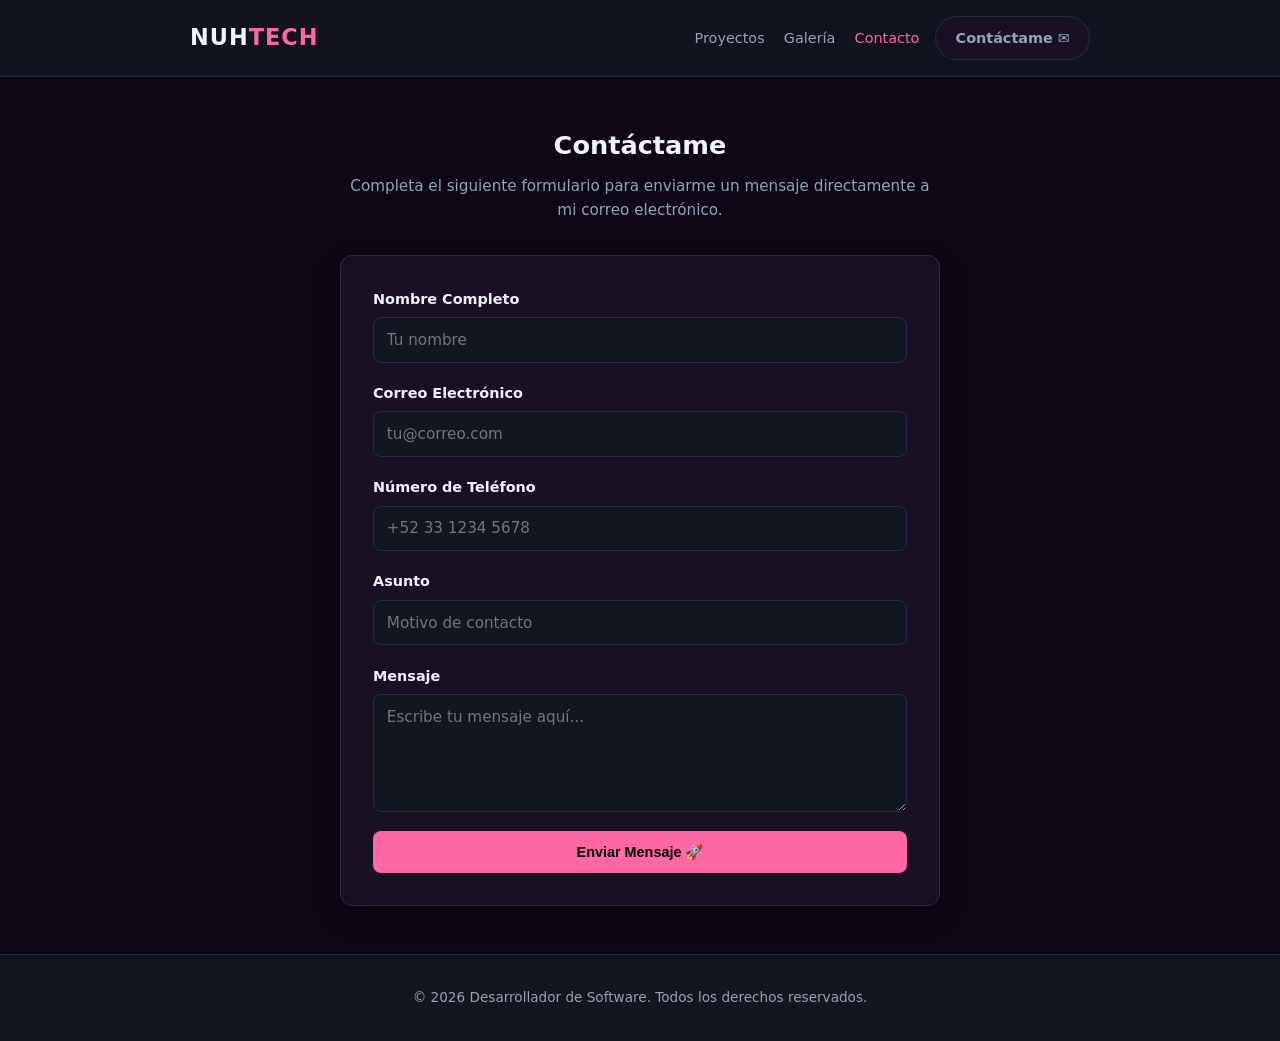
==== contacto.html @ d2e43cb2 "boton de contacto" ====
<!DOCTYPE html>
<html lang="es">
<head>
  <meta charset="UTF-8">
  <meta name="viewport" content="width=device-width, initial-scale=1.0">
  <title>Contacto | NUHTECH</title>
  <link rel="stylesheet" href="styles.css">
  <link rel="icon" type="image/png" sizes="16x16" href="docs/favicon-16x16.png">
</head>
<body>

  <!-- BARRA DE NAVEGACIÓN -->
  <header class="navbar">
    <div class="container nav-container">
      <a href="index.html" class="logo" aria-label="Inicio NUH TECH">NUH<span>TECH</span></a>
      <nav class="nav-links" aria-label="Menú de acceso rápido">
        <a href="index.html#proyectos">Proyectos</a>
        <a href="index.html#galeria">Galería</a>
        <a href="contacto.html" class="active">Contacto</a>
      </nav>
    </div>
  </header>

  <!-- CONTENIDO PRINCIPAL -->
  <main class="main-bio container">
    <section class="contact-section" aria-labelledby="titulo-contacto">
      <h1 class="section-title" id="titulo-contacto">Contáctame</h1>
      <p class="contact-subtitle">
        Completa el siguiente formulario para enviarme un mensaje directamente a mi correo electrónico.
      </p>

      <!-- Reemplaza 'YOUR_FORMSPREE_ENDPOINT' con tu URL/endpoint de Formspree -->
      <form action="https://formspree.io/f/xvkgrdjz" method="POST" class="contact-form">
        
        <div class="form-group">
          <label for="nombre">Nombre Completo</label>
          <input type="text" id="nombre" name="nombre" placeholder="Tu nombre" required>
        </div>

        <div class="form-group">
          <label for="email">Correo Electrónico</label>
          <input type="email" id="email" name="email" placeholder="tu@correo.com" required>
        </div>

        <div class="form-group">
          <label for="telefono">Número de Teléfono</label>
          <input type="tel" id="telefono" name="telefono" placeholder="+52 33 1234 5678">
        </div>

        <div class="form-group">
          <label for="asunto">Asunto</label>
          <input type="text" id="asunto" name="asunto" placeholder="Motivo de contacto" required>
        </div>

        <div class="form-group">
          <label for="mensaje">Mensaje</label>
          <textarea id="mensaje" name="mensaje" rows="5" placeholder="Escribe tu mensaje aquí..." required></textarea>
        </div>

        <button type="submit" class="btn btn-primary btn-block">Enviar Mensaje 🚀</button>
      </form>
    </section>
  </main>

  <!-- PIE DE PÁGINA -->
  <footer>
    <div class="container footer-content">
      <p>&copy; 2026 Desarrollador de Software. Todos los derechos reservados.</p>
    </div>
  </footer>

  <script src="main.js"></script>
</body>
</html>
---- styles.css ----
/* ==========================================
   1. VARIABLES Y RESET (MOBILE-FIRST)
   ========================================== */
:root {
  --bg-primary: #0f0716;
  --bg-secondary: #12161f;
  --bg-card: #1a1024;
  --accent-pink: #ff67a4;
  --accent-cyan: #ff67a4;
  --text-main: #f1f5f9;
  --text-muted: #94a3b8;
  --border-color: #232d3f;
  --success-color: #22c55e;
  --font-family: system-ui, -apple-system, BlinkMacSystemFont, 'Segoe UI', Roboto, sans-serif;
  --transition: all 0.25s ease-in-out;
}

* {
  margin: 0;
  padding: 0;
  box-sizing: border-box;
}

body {
  background-color: var(--bg-primary);
  color: var(--text-main);
  font-family: var(--font-family);
  line-height: 1.6;
}

.container {
  width: 90%;
  max-width: 900px;
  margin: 0 auto;
}

/* --- NAVBAR --- */
.navbar {
  background-color: rgba(18, 22, 31, 0.95);
  backdrop-filter: blur(10px);
  position: sticky;
  top: 0;
  z-index: 100;
  border-bottom: 1px solid var(--border-color);
  padding: 1rem 0;
}

.nav-container {
  display: flex;
  justify-content: space-between;
  align-items: center;
}

.logo {
  font-size: 1.4rem;
  font-weight: 800;
  color: var(--text-main);
  text-decoration: none;
  letter-spacing: 1px;
}

.logo span {
  color: var(--accent-pink);
}

.nav-links {
  display: flex;
  align-items: center;
}

.nav-links a {
  color: var(--text-muted);
  text-decoration: none;
  margin-left: 1.2rem;
  font-size: 0.9rem;
  transition: var(--transition);
}

.nav-links a:hover,
.nav-links a.active {
  color: var(--accent-pink);
}

/* --- CONTENEDOR PRINCIPAL (BIO-LINK) --- */
.main-bio {
  padding: 3rem 0;
  display: flex;
  flex-direction: column;
  gap: 3rem;
}

/* --- SECCIÓN PERFIL --- */
.profile-section {
  text-align: center;
  display: flex;
  flex-direction: column;
  align-items: center;
  gap: 1rem;
}

.avatar-container {
  width: 130px;
  height: 130px;
  border-radius: 50%;
  padding: 3px;
  background: linear-gradient(135deg, var(--accent-pink), var(--accent-pink));
  box-shadow: 0 0 20px rgba(255, 103, 164, 0.2);
}

.profile-avatar {
  width: 100%;
  height: 100%;
  border-radius: 50%;
  object-fit: cover;
  background-color: #000;
}

.badge {
  background-color: rgba(255, 103, 164, 0.1);
  color: var(--accent-pink);
  border: 1px solid var(--accent-pink);
  padding: 0.3rem 1rem;
  border-radius: 20px;
  font-size: 0.8rem;
  font-weight: 600;
  display: inline-block;
}

.profile-info h1 {
  font-size: 2.2rem;
  font-weight: 800;
  margin-top: 0.3rem;
}

.profile-info p {
  color: var(--text-muted);
  max-width: 500px;
  margin: 0 auto;
  font-size: 1rem;
}

.social-links {
  display: flex;
  gap: 0.8rem;
  justify-content: center;
  flex-wrap: wrap;
  margin-top: 0.5rem;
}

.social-btn {
  background-color: var(--bg-card);
  color: var(--text-main);
  border: 1px solid var(--border-color);
  padding: 0.6rem 1.2rem;
  border-radius: 25px;
  text-decoration: none;
  font-weight: 600;
  font-size: 0.9rem;
  transition: var(--transition);
}

.social-btn:hover {
  border-color: var(--accent-pink);
  color: var(--accent-pink);
  transform: translateY(-2px);
}

.social-whatsapp {
  background-color: rgba(34, 197, 94, 0.1);
  border-color: rgba(34, 197, 94, 0.3);
  color: var(--success-color);
}

.social-whatsapp:hover {
  border-color: var(--success-color);
  color: #fff;
  background-color: var(--success-color);
}

/* --- SECCIÓN TÍTULOS --- */
.section-title {
  text-align: center;
  font-size: 1.6rem;
  margin-bottom: 0.5rem;
  font-weight: 700;
}

/* --- CSS GRID PARA PROYECTOS (MOBILE-FIRST: 1 COLUMNA) --- */
.projects-grid {
  display: grid;
  grid-template-columns: 1fr;
  gap: 1.5rem;
}

.project-card {
  background-color: var(--bg-card);
  border: 1px solid var(--border-color);
  border-radius: 12px;
  overflow: hidden;
  display: flex;
  flex-direction: column;
  transition: var(--transition);
}

.project-card:hover {
  transform: translateY(-4px);
  border-color: var(--accent-pink);
  box-shadow: 0 10px 25px rgba(0, 0, 0, 0.4);
}

.project-img {
  width: 100%;
  height: 180px;
  object-fit: cover;
}

.project-content {
  padding: 1.2rem;
  display: flex;
  flex-direction: column;
  gap: 0.5rem;
  flex-grow: 1;
}

.project-content h3 {
  font-size: 1.1rem;
}

.project-content p {
  color: var(--text-muted);
  font-size: 0.85rem;
  margin-bottom: 0.5rem;
}

.btn {
  padding: 0.6rem 1.2rem;
  border-radius: 8px;
  text-decoration: none;
  font-weight: 700;
  text-align: center;
  font-size: 0.9rem;
  transition: var(--transition);
}

.btn-primary {
  background-color: var(--accent-pink);
  color: #000;
  display: block;
  margin-top: auto;
}

.btn-primary:hover {
  opacity: 0.85;
  box-shadow: 0 4px 15px rgba(255, 103, 164, 0.3);
}

/* --- CSS GRID PARA GALERÍA (MOBILE-FIRST: 1 COLUMNA) --- */
.gallery-grid {
  display: grid;
  grid-template-columns: 1fr;
  gap: 1rem;
}

.gallery-item {
  border-radius: 12px;
  overflow: hidden;
  border: 1px solid var(--border-color);
  background-color: var(--bg-card);
  height: 200px;
}

.gallery-item img {
  width: 100%;
  height: 100%;
  object-fit: cover;
  transition: var(--transition);
}

.gallery-item img:hover {
  transform: scale(1.03);
}

/* --- FORMULARIO DE CONTACTO --- */
.contact-section {
  max-width: 600px;
  margin: 0 auto;
  width: 100%;
}

.contact-subtitle {
  text-align: center;
  color: var(--text-muted);
  margin-bottom: 2rem;
  font-size: 0.95rem;
}

.contact-form {
  background-color: var(--bg-card);
  border: 1px solid var(--border-color);
  padding: 2rem;
  border-radius: 12px;
  display: flex;
  flex-direction: column;
  gap: 1.2rem;
  box-shadow: 0 10px 25px rgba(0, 0, 0, 0.3);
}

.form-group {
  display: flex;
  flex-direction: column;
  gap: 0.4rem;
}

.form-group label {
  font-size: 0.9rem;
  font-weight: 600;
  color: var(--text-main);
}

.form-group input,
.form-group textarea {
  width: 100%;
  padding: 0.8rem;
  border-radius: 8px;
  background-color: var(--bg-secondary);
  border: 1px solid var(--border-color);
  color: var(--text-main);
  font-family: var(--font-family);
  font-size: 0.95rem;
  transition: var(--transition);
}

.form-group input:focus,
.form-group textarea:focus {
  outline: none;
  border-color: var(--accent-pink);
  box-shadow: 0 0 8px rgba(255, 103, 164, 0.3);
}

.btn-block {
  width: 100%;
  border: none;
  cursor: pointer;
  padding: 0.8rem;
}

/* --- FOOTER --- */
footer {
  text-align: center;
  padding: 2rem 0;
  background-color: var(--bg-secondary);
  color: var(--text-muted);
  border-top: 1px solid var(--border-color);
  font-size: 0.85rem;
}

/* ==========================================
   MEDIA QUERY (A PARTIR DE 768px: 2 COLUMNAS)
   ========================================== */
@media (min-width: 768px) {
  .projects-grid {
    grid-template-columns: repeat(2, 1fr);
  }

  .gallery-grid {
    grid-template-columns: repeat(2, 1fr);
  }
}
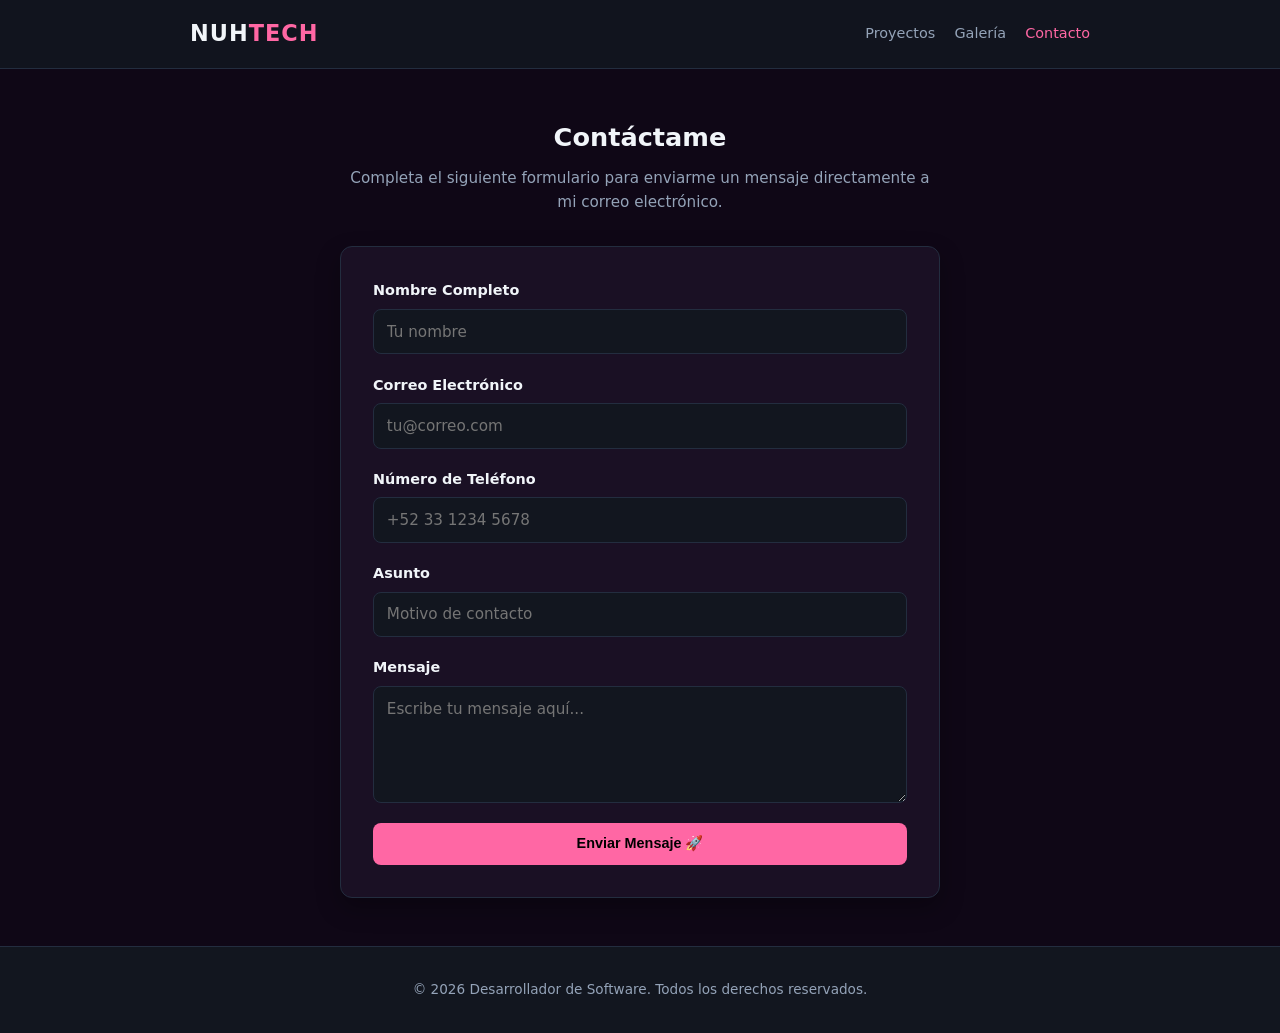
==== commit c1982ba9: "icon y boton mejorado" ====
--- a/contacto.html
+++ b/contacto.html
@@ -5,7 +5,7 @@
   <meta name="viewport" content="width=device-width, initial-scale=1.0">
   <title>Contacto | NUHTECH</title>
   <link rel="stylesheet" href="styles.css">
-  <link rel="icon" type="image/png" sizes="16x16" href="docs/favicon-16x16.png">
+  <link rel="icon" type="image/png" sizes="16x16" href="docs/favicon-16x16.ico">
 </head>
 <body>
 
@@ -29,9 +29,7 @@
         Completa el siguiente formulario para enviarme un mensaje directamente a mi correo electrónico.
       </p>
 
-      <!-- Reemplaza 'YOUR_FORMSPREE_ENDPOINT' con tu URL/endpoint de Formspree -->
-      <form action="https://formspree.io/f/xvkgrdjz" method="POST" class="contact-form">
-        
+      <form id="contact-form" class="contact-form">
         <div class="form-group">
           <label for="nombre">Nombre Completo</label>
           <input type="text" id="nombre" name="nombre" placeholder="Tu nombre" required>
@@ -71,4 +69,4 @@
 
   <script src="main.js"></script>
 </body>
-</html>
+</html>
